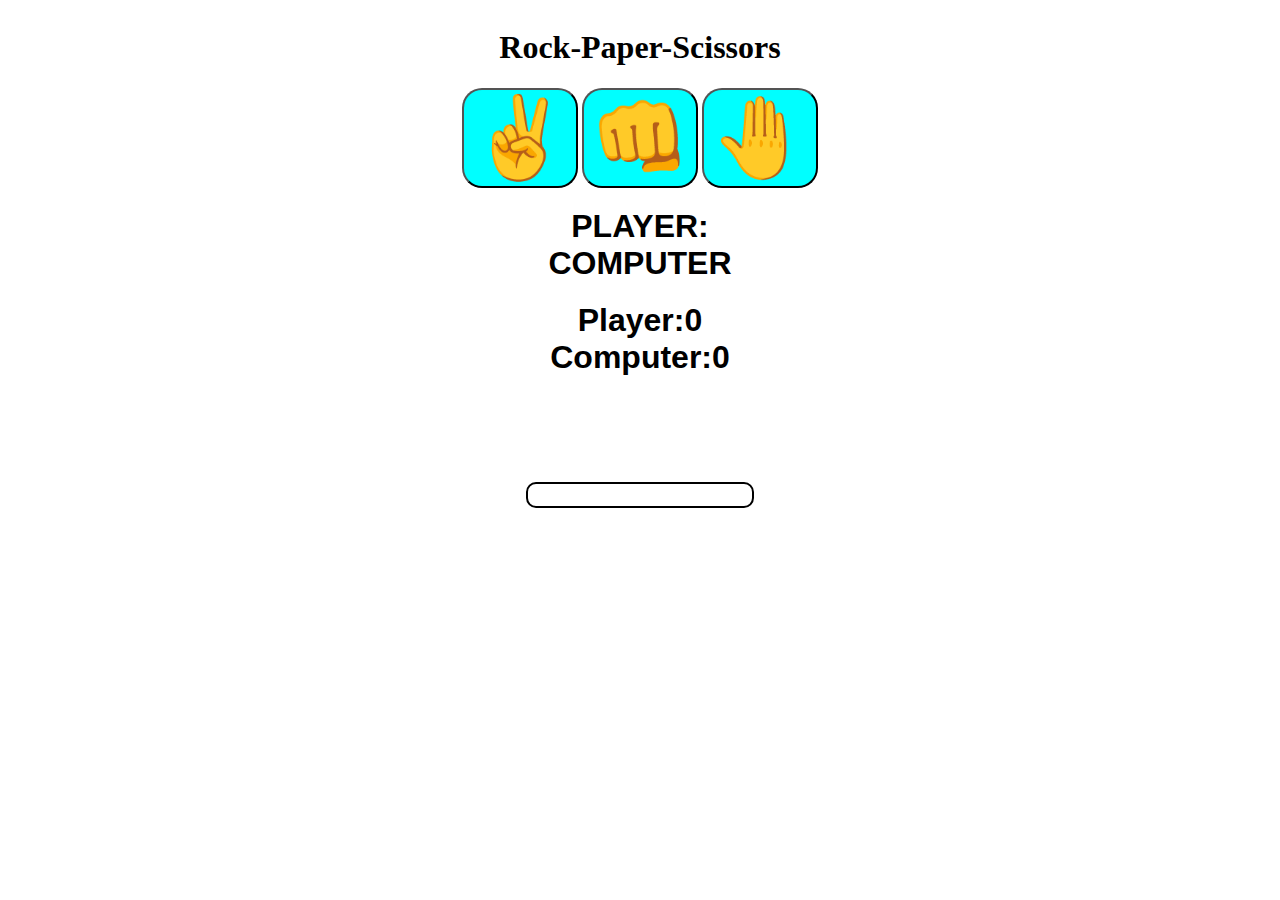
==== rsp.html @ 2d0813f2 "newrepo" ====
<!DOCTYPE html>
<html lang="en">
<head>
    <meta charset="UTF-8">
    <meta name="viewport" content="width=device-width, initial-scale=1.0">
    <title>Document</title>
    <link rel="stylesheet" href="rsp.css">
</head>
<body>
    <h1>Rock-Paper-Scissors</h1>
    <div class="buttons">
        <button id="scissors" onclick="startTheGame('scissors')">✌️</button>
        <button id="rock" onclick="startTheGame('rock')">👊</button>
        <button id="paper" onclick="startTheGame('paper')">🤚</button>
    </div>
    
    <div class="results">
        <div id="playerChoice">PLAYER:</div>
        <div id="computerChoice">COMPUTER</div>
    </div>
    
    <div class="points">
        <div id="playerPoints">Player:0</div>
        <div id="computerPoints">Computer:0</div>
    </div>
    <div id="results"></div>
    <h1 id="won"></h1>
    <h1 id="lost"></h1>
     <input type="number" id="rounds" placeholder="" max="30" min="2">
    <script src="rsp.js"></script>
</body>
</html>
---- rsp.css ----
body{
    display: flex;
    flex-direction: column;
    align-items: center;
}

button{
    font-size: 5rem;
     background-color: aqua;
     border-radius: 20px;
     cursor: pointer;
}
button:hover{
    background-color: aquamarine;
}
button:active{
    background-color: aqua;
}
.results{
    margin-top: 20px;
    font-size: 2rem;
    text-align: center;
    font-family: Arial, Helvetica, sans-serif;
    font-weight: bold;
}
.points{
    margin-top: 20px;
    font-size: 2rem;
    text-align: center;
    font-family: Arial, Helvetica, sans-serif;
    font-weight: bold; 
}
.greenText{
    color: rgb(9, 223, 9);
}
.redText{
    color:rgb(251, 22, 22)
}
#results{
    margin-top: 20px;
    font-size: 2rem;
    text-align: center;
    font-family: Arial, Helvetica, sans-serif;
    font-weight: bold; 
}
#rounds{
    top: -320px;
    height: 20px;
    width: 220px;
    border: 2px solid;
    border-radius: 10px;
    text-align: center;
    font-size: 1.5rem;
}
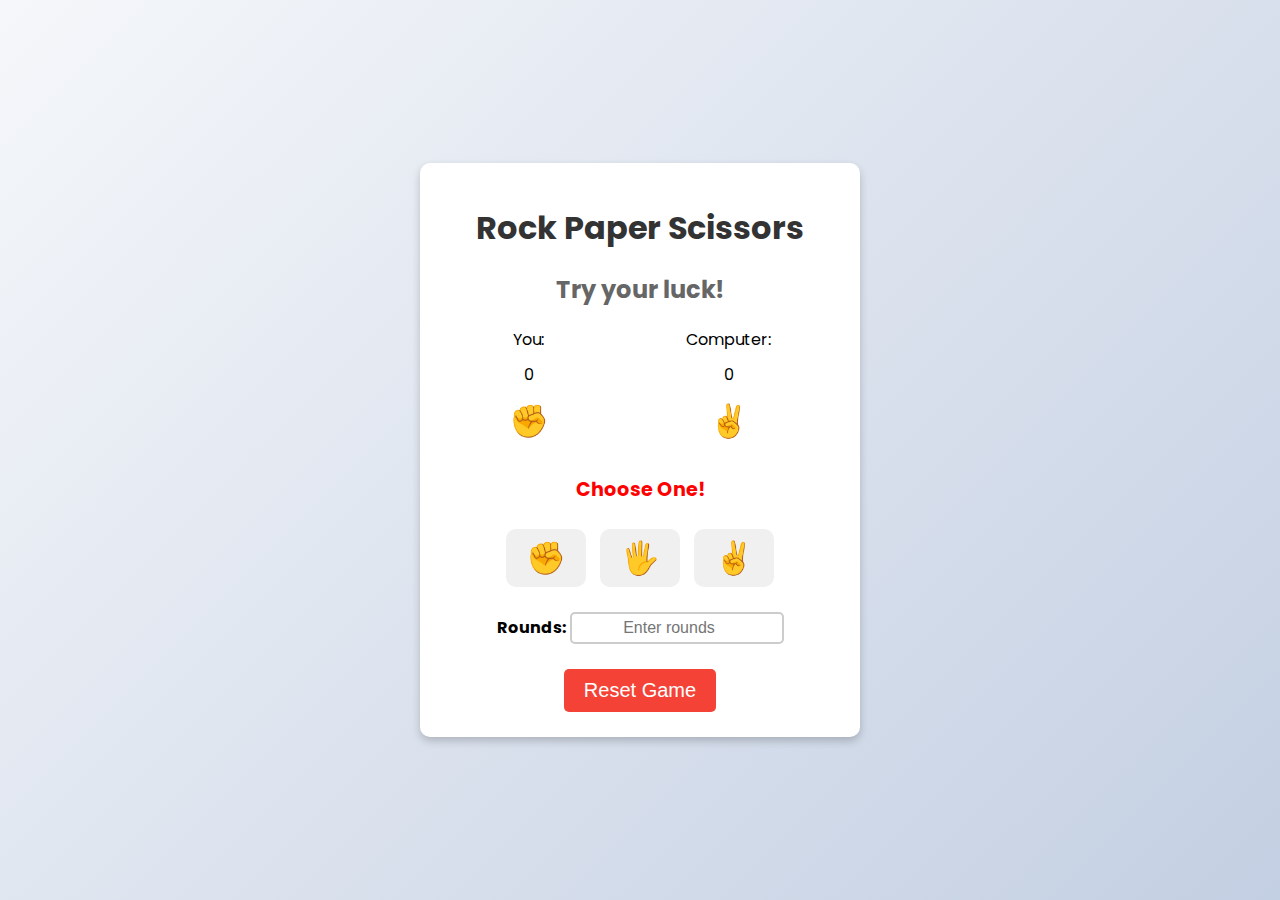
==== commit 664c006a: "modified the styles" ====
--- a/rsp.html
+++ b/rsp.html
@@ -3,30 +3,39 @@
 <head>
     <meta charset="UTF-8">
     <meta name="viewport" content="width=device-width, initial-scale=1.0">
-    <title>Document</title>
-    <link rel="stylesheet" href="rsp.css">
+    <title>Rock-Paper-Scissors</title>
+    <link href="https://fonts.googleapis.com/css2?family=Poppins:wght@400;600&display=swap" rel="stylesheet">
+    <link rel="icon" type="image/x-icon" href="./images/icons8-peace-96.png">
+    <link rel="stylesheet" href="./rsp.css">
 </head>
 <body>
-    <h1>Rock-Paper-Scissors</h1>
-    <div class="buttons">
-        <button id="scissors" onclick="startTheGame('scissors')">✌️</button>
-        <button id="rock" onclick="startTheGame('rock')">👊</button>
-        <button id="paper" onclick="startTheGame('paper')">🤚</button>
+    <div class="container">
+        <h1>Rock Paper Scissors</h1>
+        <h2>Try your luck!</h2>
+        <div class="scoreboard">
+            <div class="score">
+                <div class="lable">You:</div>
+                <div id="playerPoints">0</div>
+                <div id="playerChoice" class="choice-icon">✊</div>
+            </div>
+            <div class="score">
+                <div class="lable">Computer:</div>
+                <div id="computerPoints">0</div>
+                <div id="computerChoice" class="choice-icon">✌️</div>
+            </div>
+        </div>
+        <h3 id="results" class="results-text">Choose One!</h3>
+        <div class="buttons">
+            <button id="rock" onclick="startTheGame('rock')">✊</button>
+            <button id="paper" onclick="startTheGame('paper')">🖐️</button>
+            <button id="scissors" onclick="startTheGame('scissors')">✌️</button>
+        </div>
+        <div class="rounds-container">
+            <label for="rounds">Rounds:</label>
+            <input type="number" id="rounds" placeholder="Enter rounds" max="30" min="2">
+        </div>
+        <button class="reset-button" onclick="resetGame()">Reset Game</button>
     </div>
-    
-    <div class="results">
-        <div id="playerChoice">PLAYER:</div>
-        <div id="computerChoice">COMPUTER</div>
-    </div>
-    
-    <div class="points">
-        <div id="playerPoints">Player:0</div>
-        <div id="computerPoints">Computer:0</div>
-    </div>
-    <div id="results"></div>
-    <h1 id="won"></h1>
-    <h1 id="lost"></h1>
-     <input type="number" id="rounds" placeholder="" max="30" min="2">
-    <script src="rsp.js"></script>
+    <script src="./rsp.js"></script>
 </body>
-</html>+</html>
--- a/rsp.css
+++ b/rsp.css
@@ -1,54 +1,119 @@
-body{
+@import url('https://fonts.googleapis.com/css2?family=Inter:wght@100..900&family=Poppins:ital,wght@0,100;0,200;0,300;0,400;0,500;0,600;0,700;0,800;0,900;1,100;1,200;1,300;1,400;1,500;1,600;1,700;1,800;1,900&display=swap');
+body {
     display: flex;
-    flex-direction: column;
+    justify-content: center;
     align-items: center;
+    height: 100vh;
+    margin: 0;
+    font-family: 'Poppins', sans-serif;
+    background: linear-gradient(135deg, #f5f7fa, #c3cfe2);
 }
 
-button{
-    font-size: 5rem;
-     background-color: aqua;
-     border-radius: 20px;
-     cursor: pointer;
+.container {
+    text-align: center;
+    background: white;
+    padding: 20px;
+    border-radius: 10px;
+    box-shadow: 0 4px 8px rgba(0, 0, 0, 0.2);
+    max-width: 400px;
+    width: 100%;
 }
-button:hover{
-    background-color: aquamarine;
+
+h1 {
+    font-size: 2rem;
+    margin-bottom: 10px;
+    color: #333;
 }
-button:active{
-    background-color: aqua;
+
+h2 {
+    font-size: 1.5rem;
+    margin-bottom: 20px;
+    color: #666;
 }
-.results{
-    margin-top: 20px;
+
+.scoreboard {
+    display: flex;
+    justify-content: space-around;
+    margin-bottom: 20px;
+}
+
+.score {
+    text-align: center;
+}
+
+.score div {
+    margin-bottom: 10px;
+}
+
+.choice-icon {
     font-size: 2rem;
+}
+
+.results-text {
+    font-size: 1.2rem;
+    margin-bottom: 20px;
+    color: red;
+}
+
+.buttons {
+    margin-bottom: 20px;
+}
+
+button {
+    font-size: 2rem;
+    background-color: #f0f0f0;
+    border: none;
+    border-radius: 10px;
+    padding: 10px 20px;
+    margin: 5px;
+    cursor: pointer;
+    transition: background-color 0.3s;
+}
+
+button:hover {
+    background-color: #d0d0d0;
+}
+
+.rounds-container {
+    margin-bottom: 20px;
+}
+.label,label{
+    font-weight: bolder;
+}
+.label{
+    font-weight: bolder;
+}
+#rounds {
+    width: 200px;
+    border: 2px solid #ccc;
+    border-radius: 5px;
     text-align: center;
-    font-family: Arial, Helvetica, sans-serif;
-    font-weight: bold;
+    font-size: 1rem;
+    padding: 5px;
 }
-.points{
-    margin-top: 20px;
-    font-size: 2rem;
-    text-align: center;
-    font-family: Arial, Helvetica, sans-serif;
-    font-weight: bold; 
+#rouds:focus{
+    width: 200px;
+    outline : 2px solid orange; 
+    font:bolder 
 }
-.greenText{
+.reset-button {
+    padding: 10px 20px;
+    background-color: #f44336;
+    color: white;
+    border: none;
+    border-radius: 5px;
+    cursor: pointer;
+    font-size: 20px;
+}
+
+.reset-button:hover {
+    background-color: #d32f2f;
+}
+
+.greenText {
     color: rgb(9, 223, 9);
 }
-.redText{
-    color:rgb(251, 22, 22)
+
+.redText {
+    color: rgb(251, 22, 22);
 }
-#results{
-    margin-top: 20px;
-    font-size: 2rem;
-    text-align: center;
-    font-family: Arial, Helvetica, sans-serif;
-    font-weight: bold; 
-}
-#rounds{
-    top: -320px;
-    height: 20px;
-    width: 220px;
-    border: 2px solid;
-    border-radius: 10px;
-    text-align: center;
-    font-size: 1.5rem;
-}